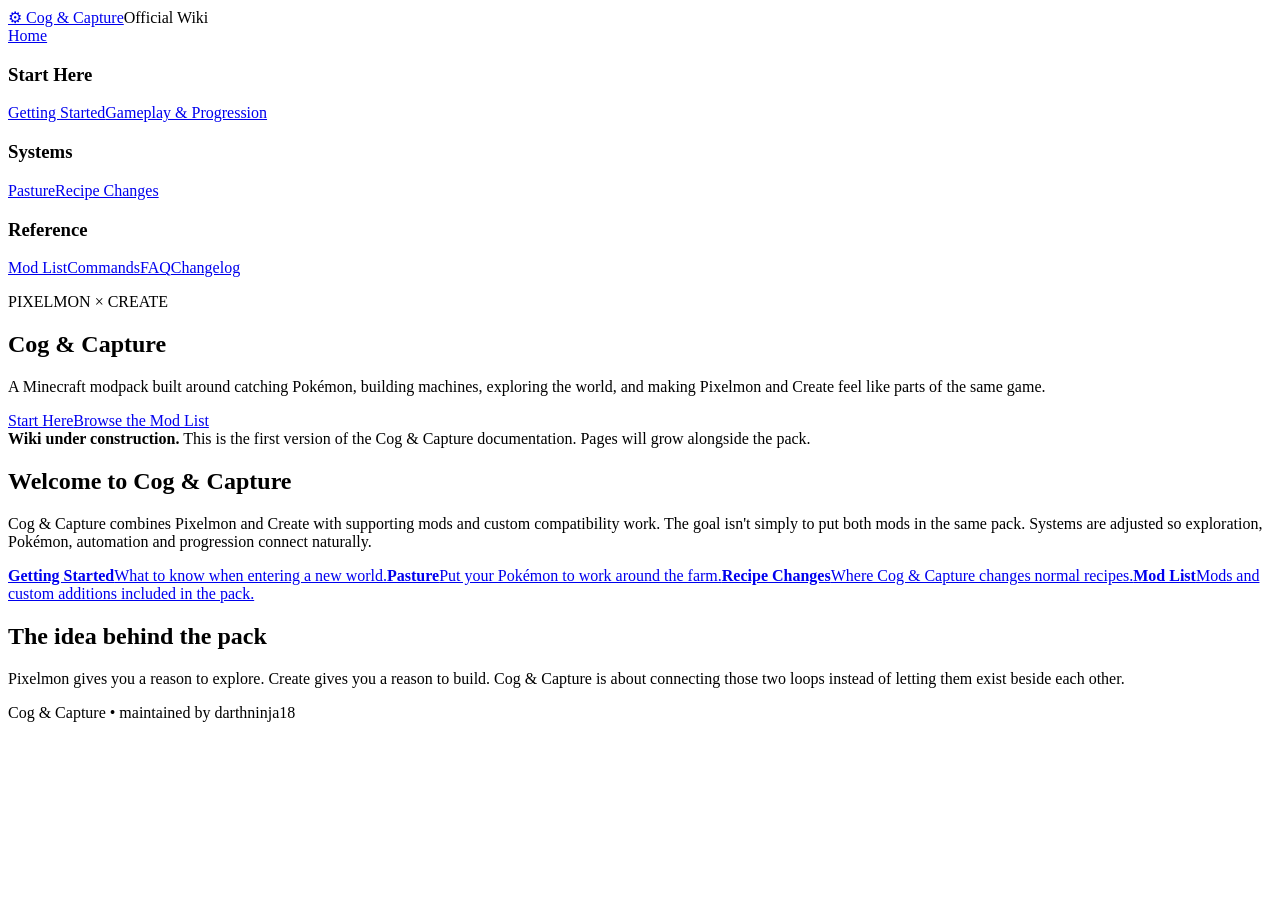
==== index.html @ fe825eb6 "Start Cog & Capture wiki" ====
<!doctype html>
<html lang="en"><head><meta charset="utf-8"><meta name="viewport" content="width=device-width,initial-scale=1">
<title>Cog & Capture Wiki</title><link rel="stylesheet" href="assets/style.css"></head>
<body><header><a class="brand" href="index.html">⚙ Cog &amp; Capture</a><span class="tag">Official Wiki</span></header>
<div class="layout"><nav><a class="active" href="index.html">Home</a><h3>Start Here</h3><a href="getting-started.html">Getting Started</a><a href="progression.html">Gameplay &amp; Progression</a><h3>Systems</h3><a href="pasture.html">Pasture</a><a href="recipes.html">Recipe Changes</a><h3>Reference</h3><a href="mods.html">Mod List</a><a href="commands.html">Commands</a><a href="faq.html">FAQ</a><a href="changelog.html">Changelog</a></nav>
<main><section class="hero"><p class="eyebrow">PIXELMON × CREATE</p><h1>Cog &amp; Capture</h1><p>A Minecraft modpack built around catching Pokémon, building machines, exploring the world, and making Pixelmon and Create feel like parts of the same game.</p><div class="buttons"><a class="button" href="getting-started.html">Start Here</a><a class="button secondary" href="mods.html">Browse the Mod List</a></div></section>
<div class="notice"><strong>Wiki under construction.</strong> This is the first version of the Cog &amp; Capture documentation. Pages will grow alongside the pack.</div>
<h2>Welcome to Cog &amp; Capture</h2><p>Cog &amp; Capture combines Pixelmon and Create with supporting mods and custom compatibility work. The goal isn't simply to put both mods in the same pack. Systems are adjusted so exploration, Pokémon, automation and progression connect naturally.</p>
<div class="cards"><a class="card" href="getting-started.html"><b>Getting Started</b><span>What to know when entering a new world.</span></a><a class="card" href="pasture.html"><b>Pasture</b><span>Put your Pokémon to work around the farm.</span></a><a class="card" href="recipes.html"><b>Recipe Changes</b><span>Where Cog &amp; Capture changes normal recipes.</span></a><a class="card" href="mods.html"><b>Mod List</b><span>Mods and custom additions included in the pack.</span></a></div>
<h2>The idea behind the pack</h2><p>Pixelmon gives you a reason to explore. Create gives you a reason to build. Cog &amp; Capture is about connecting those two loops instead of letting them exist beside each other.</p><footer>Cog &amp; Capture • maintained by darthninja18</footer></main></div></body></html>
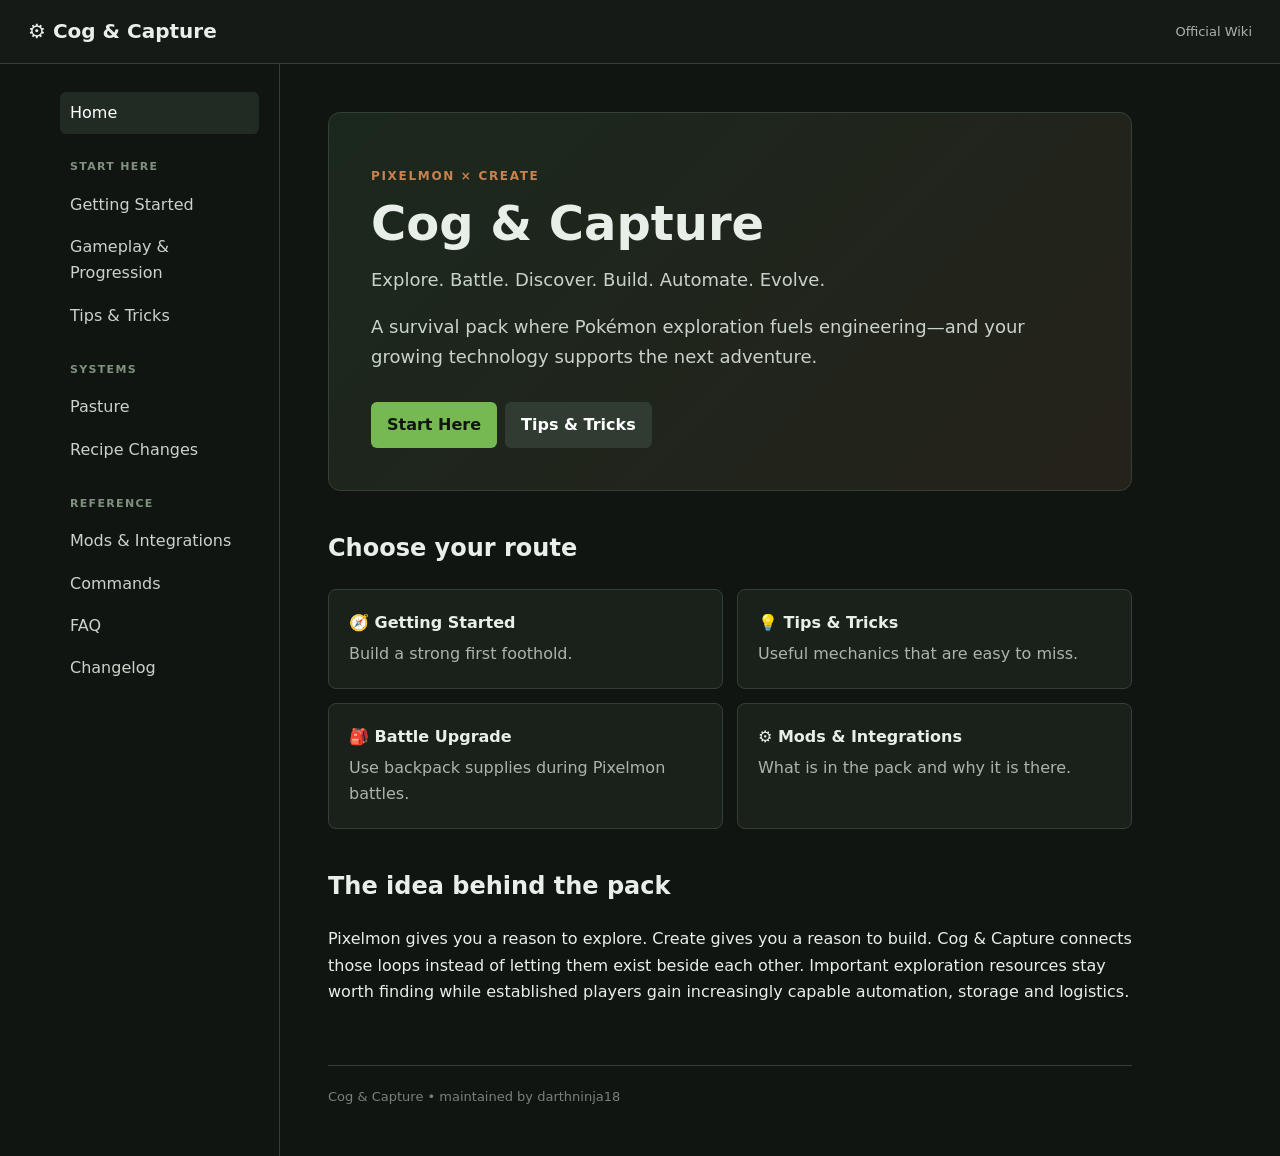
==== commit 9e1d76dd: "Polish wiki, add verified releases and mod guides" ====
--- a/index.html
+++ b/index.html
@@ -1,10 +1 @@
-<!doctype html>
-<html lang="en"><head><meta charset="utf-8"><meta name="viewport" content="width=device-width,initial-scale=1">
-<title>Cog & Capture Wiki</title><link rel="stylesheet" href="assets/style.css"></head>
-<body><header><a class="brand" href="index.html">⚙ Cog &amp; Capture</a><span class="tag">Official Wiki</span></header>
-<div class="layout"><nav><a class="active" href="index.html">Home</a><h3>Start Here</h3><a href="getting-started.html">Getting Started</a><a href="progression.html">Gameplay &amp; Progression</a><h3>Systems</h3><a href="pasture.html">Pasture</a><a href="recipes.html">Recipe Changes</a><h3>Reference</h3><a href="mods.html">Mod List</a><a href="commands.html">Commands</a><a href="faq.html">FAQ</a><a href="changelog.html">Changelog</a></nav>
-<main><section class="hero"><p class="eyebrow">PIXELMON × CREATE</p><h1>Cog &amp; Capture</h1><p>A Minecraft modpack built around catching Pokémon, building machines, exploring the world, and making Pixelmon and Create feel like parts of the same game.</p><div class="buttons"><a class="button" href="getting-started.html">Start Here</a><a class="button secondary" href="mods.html">Browse the Mod List</a></div></section>
-<div class="notice"><strong>Wiki under construction.</strong> This is the first version of the Cog &amp; Capture documentation. Pages will grow alongside the pack.</div>
-<h2>Welcome to Cog &amp; Capture</h2><p>Cog &amp; Capture combines Pixelmon and Create with supporting mods and custom compatibility work. The goal isn't simply to put both mods in the same pack. Systems are adjusted so exploration, Pokémon, automation and progression connect naturally.</p>
-<div class="cards"><a class="card" href="getting-started.html"><b>Getting Started</b><span>What to know when entering a new world.</span></a><a class="card" href="pasture.html"><b>Pasture</b><span>Put your Pokémon to work around the farm.</span></a><a class="card" href="recipes.html"><b>Recipe Changes</b><span>Where Cog &amp; Capture changes normal recipes.</span></a><a class="card" href="mods.html"><b>Mod List</b><span>Mods and custom additions included in the pack.</span></a></div>
-<h2>The idea behind the pack</h2><p>Pixelmon gives you a reason to explore. Create gives you a reason to build. Cog &amp; Capture is about connecting those two loops instead of letting them exist beside each other.</p><footer>Cog &amp; Capture • maintained by darthninja18</footer></main></div></body></html>+<!doctype html><html lang="en"><head><meta charset="utf-8"><meta name="viewport" content="width=device-width,initial-scale=1"><title>Cog & Capture Wiki</title><link rel="stylesheet" href="assets/style.css"></head><body><header><a class="brand" href="index.html">⚙ Cog &amp; Capture</a><span class="tag">Official Wiki</span></header><div class="layout"><nav><a class="active" href="index.html">Home</a><h3>Start Here</h3><a href="getting-started.html">Getting Started</a><a href="progression.html">Gameplay &amp; Progression</a><a href="tips.html">Tips &amp; Tricks</a><h3>Systems</h3><a href="pasture.html">Pasture</a><a href="recipes.html">Recipe Changes</a><h3>Reference</h3><a href="mods.html">Mods &amp; Integrations</a><a href="commands.html">Commands</a><a href="faq.html">FAQ</a><a href="changelog.html">Changelog</a></nav><main><section class="hero illustrated"><div><p class="eyebrow">PIXELMON × CREATE</p><h1>Cog &amp; Capture</h1><p>Explore. Battle. Discover. Build. Automate. Evolve.</p><p>A survival pack where Pokémon exploration fuels engineering—and your growing technology supports the next adventure.</p><div class="buttons"><a class="button" href="getting-started.html">Start Here</a><a class="button secondary" href="tips.html">Tips &amp; Tricks</a></div></div></section><h2>Choose your route</h2><div class="cards"><a class="card" href="getting-started.html"><b>🧭 Getting Started</b><span>Build a strong first foothold.</span></a><a class="card" href="tips.html"><b>💡 Tips &amp; Tricks</b><span>Useful mechanics that are easy to miss.</span></a><a class="card" href="battle-upgrade.html"><b>🎒 Battle Upgrade</b><span>Use backpack supplies during Pixelmon battles.</span></a><a class="card" href="mods.html"><b>⚙ Mods &amp; Integrations</b><span>What is in the pack and why it is there.</span></a></div><h2>The idea behind the pack</h2><p>Pixelmon gives you a reason to explore. Create gives you a reason to build. Cog &amp; Capture connects those loops instead of letting them exist beside each other. Important exploration resources stay worth finding while established players gain increasingly capable automation, storage and logistics.</p><footer>Cog &amp; Capture • maintained by darthninja18</footer></main></div></body></html>
--- a/assets/style.css
+++ b/assets/style.css
@@ -0,0 +1 @@
+:root{--bg:#111512;--panel:#1a211b;--panel2:#222b23;--text:#e8eee8;--muted:#aab5aa;--green:#76b852;--copper:#c9824d;--line:#344036}*{box-sizing:border-box}body{margin:0;background:var(--bg);color:var(--text);font:16px/1.65 system-ui,-apple-system,Segoe UI,sans-serif}header{height:64px;display:flex;align-items:center;padding:0 28px;border-bottom:1px solid var(--line);background:#151a16;position:sticky;top:0;z-index:2}.brand{font-size:20px;font-weight:800;color:var(--text);text-decoration:none}.tag{margin-left:auto;color:var(--muted);font-size:13px}.layout{display:grid;grid-template-columns:240px minmax(0,900px);max-width:1200px;margin:auto}nav{padding:28px 20px;border-right:1px solid var(--line);min-height:calc(100vh - 64px)}nav h3{font-size:11px;text-transform:uppercase;letter-spacing:.12em;color:#7f917f;margin:24px 10px 7px}nav a{display:block;padding:8px 10px;color:#c9d3c9;text-decoration:none;border-radius:6px}nav a:hover,.active{background:var(--panel2);color:#fff}main{padding:48px}.hero{padding:42px;border:1px solid var(--line);border-radius:12px;background:linear-gradient(135deg,#1b281d,#25221b);margin-bottom:24px}.hero h1{font-size:48px;line-height:1;margin:8px 0 18px}.hero p{max-width:680px;color:#c9d3c9;font-size:18px}.eyebrow{color:var(--copper)!important;font-weight:800;letter-spacing:.14em;font-size:12px!important}.button{display:inline-block;margin:12px 8px 0 0;padding:10px 16px;background:var(--green);color:#101510;text-decoration:none;border-radius:6px;font-weight:700}.secondary{background:#303b31;color:#fff}.notice{padding:14px 18px;background:#202a21;border-left:4px solid var(--green);border-radius:4px;margin:25px 0}.cards{display:grid;grid-template-columns:1fr 1fr;gap:14px}.card{padding:20px;background:var(--panel);border:1px solid var(--line);border-radius:8px;text-decoration:none;color:var(--text)}.card:hover{border-color:var(--green)}.card b,.card span{display:block}.card span{color:var(--muted);margin-top:5px}h1{font-size:42px;line-height:1.15}h2{margin-top:38px}footer{margin-top:60px;padding-top:20px;border-top:1px solid var(--line);color:#778277;font-size:13px}@media(max-width:760px){.layout{display:block}nav{min-height:0;border-right:0;border-bottom:1px solid var(--line)}main{padding:24px}.hero{padding:28px}.hero h1{font-size:38px}.cards{grid-template-columns:1fr}.tag{display:none}}
